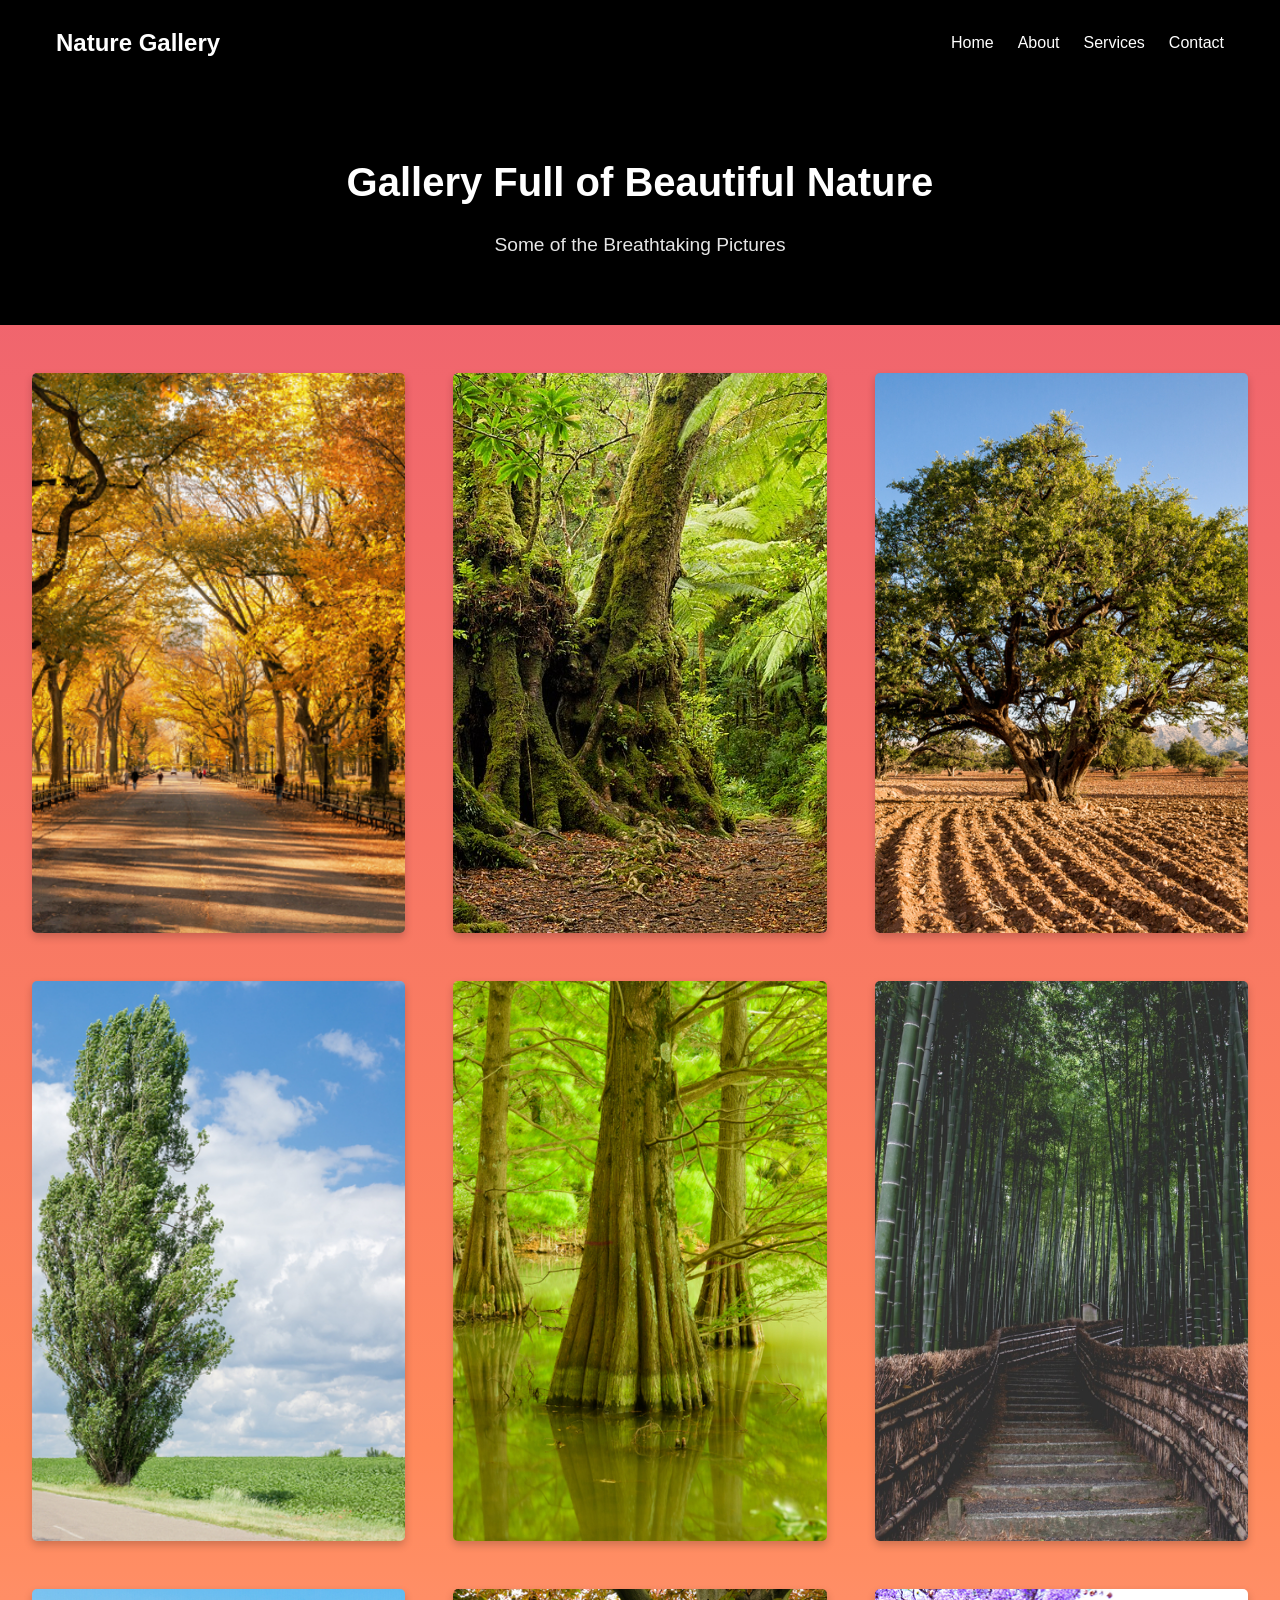
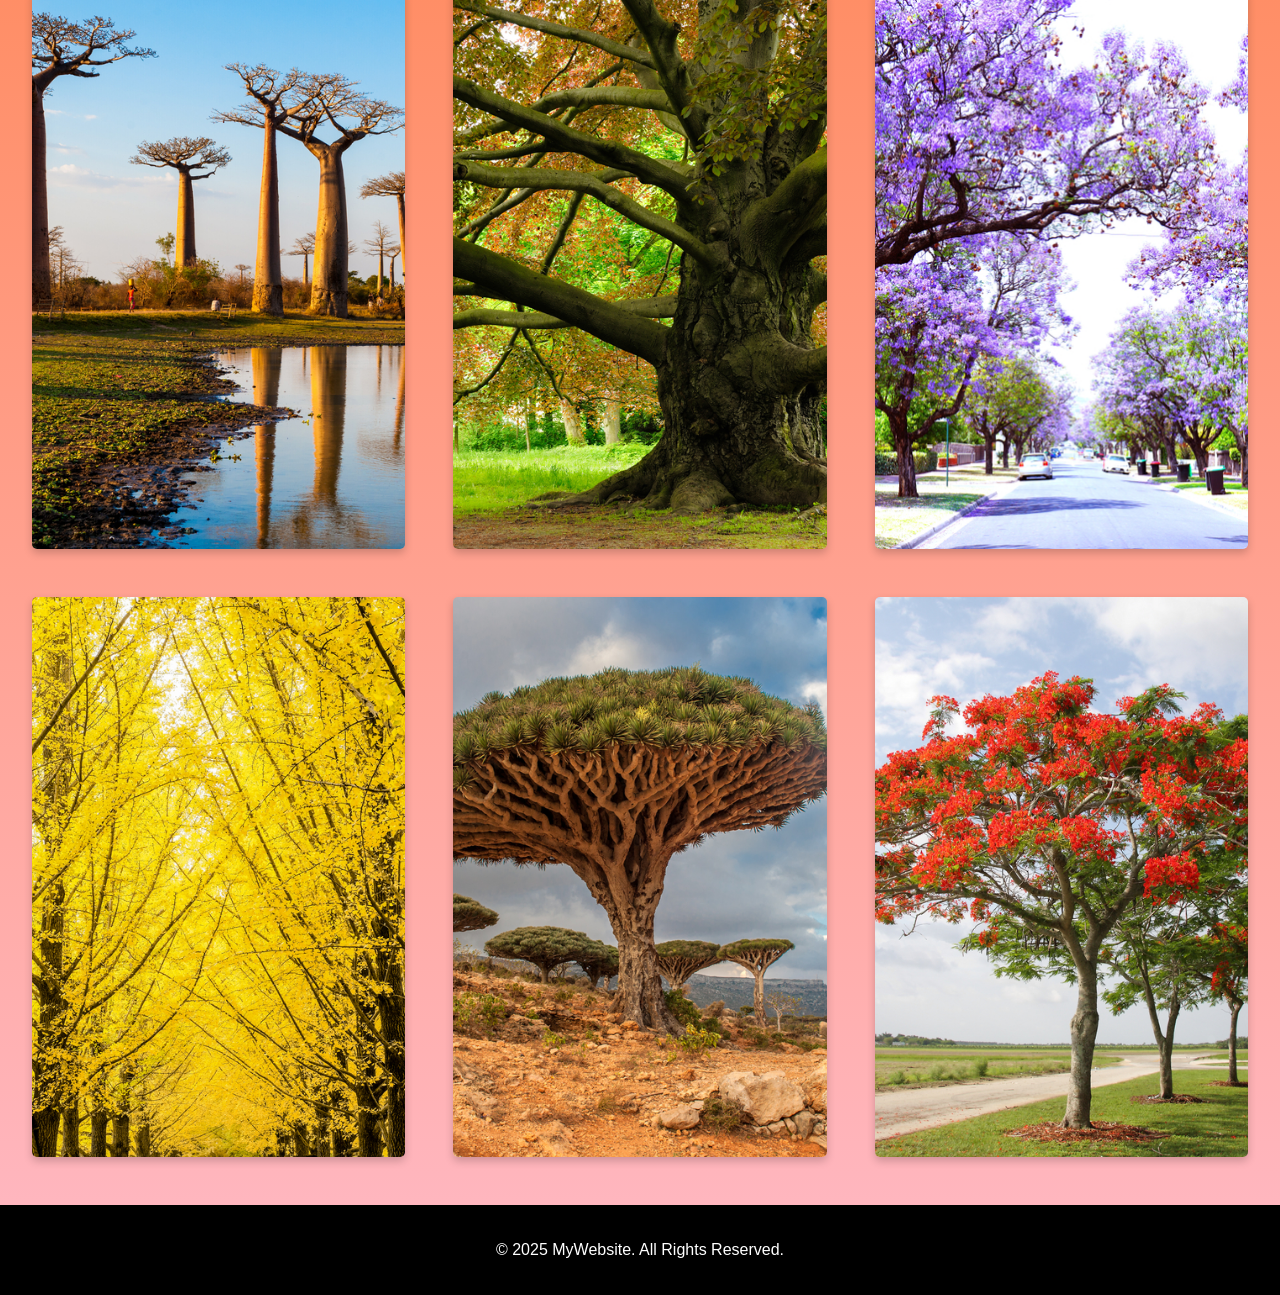
==== Day 5/Exercise/index.html @ 54559435 "Day 5 Exercise" ====
<!DOCTYPE html>
<html lang="en">
<head>
    <meta charset="UTF-8">
    <meta name="viewport" content="width=device-width, initial-scale=1.0">
    <title>Website Layout</title>
    <link rel="stylesheet" href="styles.css">
</head>
<body>

    <nav>
        <div class="nav-container">
            <a href="#" class="logo">Nature Gallery</a>
            <ul class="nav-links">
                <li><a href="#">Home</a></li>
                <li><a href="#">About</a></li>
                <li><a href="#">Services</a></li>
                <li><a href="#">Contact</a></li>
            </ul>
        </div>
    </nav>


    <header>
        <h1>Gallery Full of Beautiful Nature</h1>
        <p>Some of the Breathtaking Pictures</p>
    </header>

    <main>
        <div class="container">
            <div class="containeritem">
                <img src="images/1.jpg" alt="" class="image">
            </div>

            <div class="containeritem">
                <img src="images/2.jpg" alt="" class="image">
            </div>

            <div class="containeritem">
                <img src="images/3.jpg" alt="" class="image">
            </div>

            <div class="containeritem">
                <img src="images/4.jpg" alt="" class="image">
            </div>

            <div class="containeritem">
                <img src="images/5.jpg" alt="" class="image">
            </div>

            <div class="containeritem">
                <img src="images/6.png" alt="" class="image">
            </div>

            <div class="containeritem">
                <img src="images/7.jpg" alt="" class="image">
            </div>

            <div class="containeritem">
                <img src="images/8.jpg" alt="" class="image">
            </div>

            <div class="containeritem">
                <img src="images/9.jpg" alt="" class="image">
            </div>

            <div class="containeritem">
                <img src="images/10.jpg" alt="" class="image">
            </div>

            <div class="containeritem">
                <img src="images/11.jpg" alt="" class="image">
            </div>

            <div class="containeritem">
                <img src="images/12.jpg" alt="" class="image">
            </div>
            
        </div>
    </main>

    <footer>
        <div class="footer-bottom">
            <p>&copy; 2025 MyWebsite. All Rights Reserved.</p>
        </div>
    </footer>
</body>
</html>
---- Day 5/Exercise/styles.css ----
* {
    margin: 0;
    padding: 0;
    font-family: Arial, sans-serif;
    box-sizing: border-box;
}

body {
    line-height: 1.6;
    color: black;
    min-height: 100vh;
    background: linear-gradient(rgb(236, 91, 115), rgb(255, 137, 91), rgb(255, 185, 197));
}

header {
    background: black;
    color: white;
    text-align: center;
    padding: 4rem 1rem;
    width: 100%;
}

header h1 {
    font-size: 2.5rem;
    margin-bottom: 1rem;
}

header p {
    font-size: 1.2rem;
    opacity: 0.9;
}

nav {
    background: black;
    position: sticky;
    top: 0;
    z-index: 100;
    width: 100%;
    padding: 1rem;
}

.nav-container {
    display: flex;
    justify-content: space-between;
    align-items: center;
    max-width: 1200px;
    margin: 0 auto;
    padding: 0.5rem 1rem;
}

.logo {
    color: white;
    font-size: 1.5rem;
    font-weight: bold;
    text-decoration: none;
}
.logo:hover{
    color: orange;
}
.nav-links {
    display: flex;
    list-style: none;
}

.nav-links li {
    margin-left: 1.5rem;
}

.nav-links a {
    color: white;
    text-decoration: none;
    font-weight: 500;
    padding: 0.5rem 0;
    position: relative;
}

.nav-links a:hover {
    color: orange;
}

.nav-links a::after {
    content: '';
    position: absolute;
    bottom: 0;
    left: 0;
    width: 0;
    height: 2px;
    background: lightsalmon;
    transition: width 0.3s;
}

.nav-links a:hover::after {
    width: 100%;
}

main {
    width: 100%;
    padding: 2rem 1rem;
}

.container{
    max-width: 1400px;
    margin: 0 auto;
    padding: 1rem;
    display: grid;
    grid-template-columns: repeat(auto-fill, minmax(300px, 1fr));
    gap: 3rem;
}

.containeritem{
    width: 100%;
    aspect-ratio: 2/3; /* Maintain 2:3 aspect ratio */
    overflow: hidden;
    border-radius: 5px;
    box-shadow: 0 4px 8px rgba(0,0,0,0.2);
    transition: transform 0.3s ease;
}

.image{
    height: 100%;
    width: 100%;
    object-fit: cover;
    transition: transform 0.3s ease;
}

.containeritem:hover {
    transform: translateY(-5px);
}

.image:hover {
    transform: scale(1.03);
}

footer {
    background: black;
    color: white;
    text-align: center;
    padding: 2rem 1rem;
    width: 100%;
}
.footer-bottom:hover{
    color: orange;
}

@media (max-width: 768px) {
    .nav-container {
        flex-direction: column;
    }

    .logo {
        margin-bottom: 1rem;
    }

    .nav-links {
        flex-direction: column;
        align-items: center;
        width: 100%;
    }

    .nav-links li {
        margin: 0.5rem 0;
    }

    header {
        padding: 3rem 1rem;
    }

    header h1 {
        font-size: 2rem;
    }
    
    .container {
        grid-template-columns: repeat(auto-fill, minmax(250px, 1fr));
        gap: 1.5rem;
    }
}

@media (max-width: 480px) {
    .container {
        grid-template-columns: 1fr;
    }
    
    header h1 {
        font-size: 1.8rem;
    }
    
    header p {
        font-size: 1rem;
    }
}
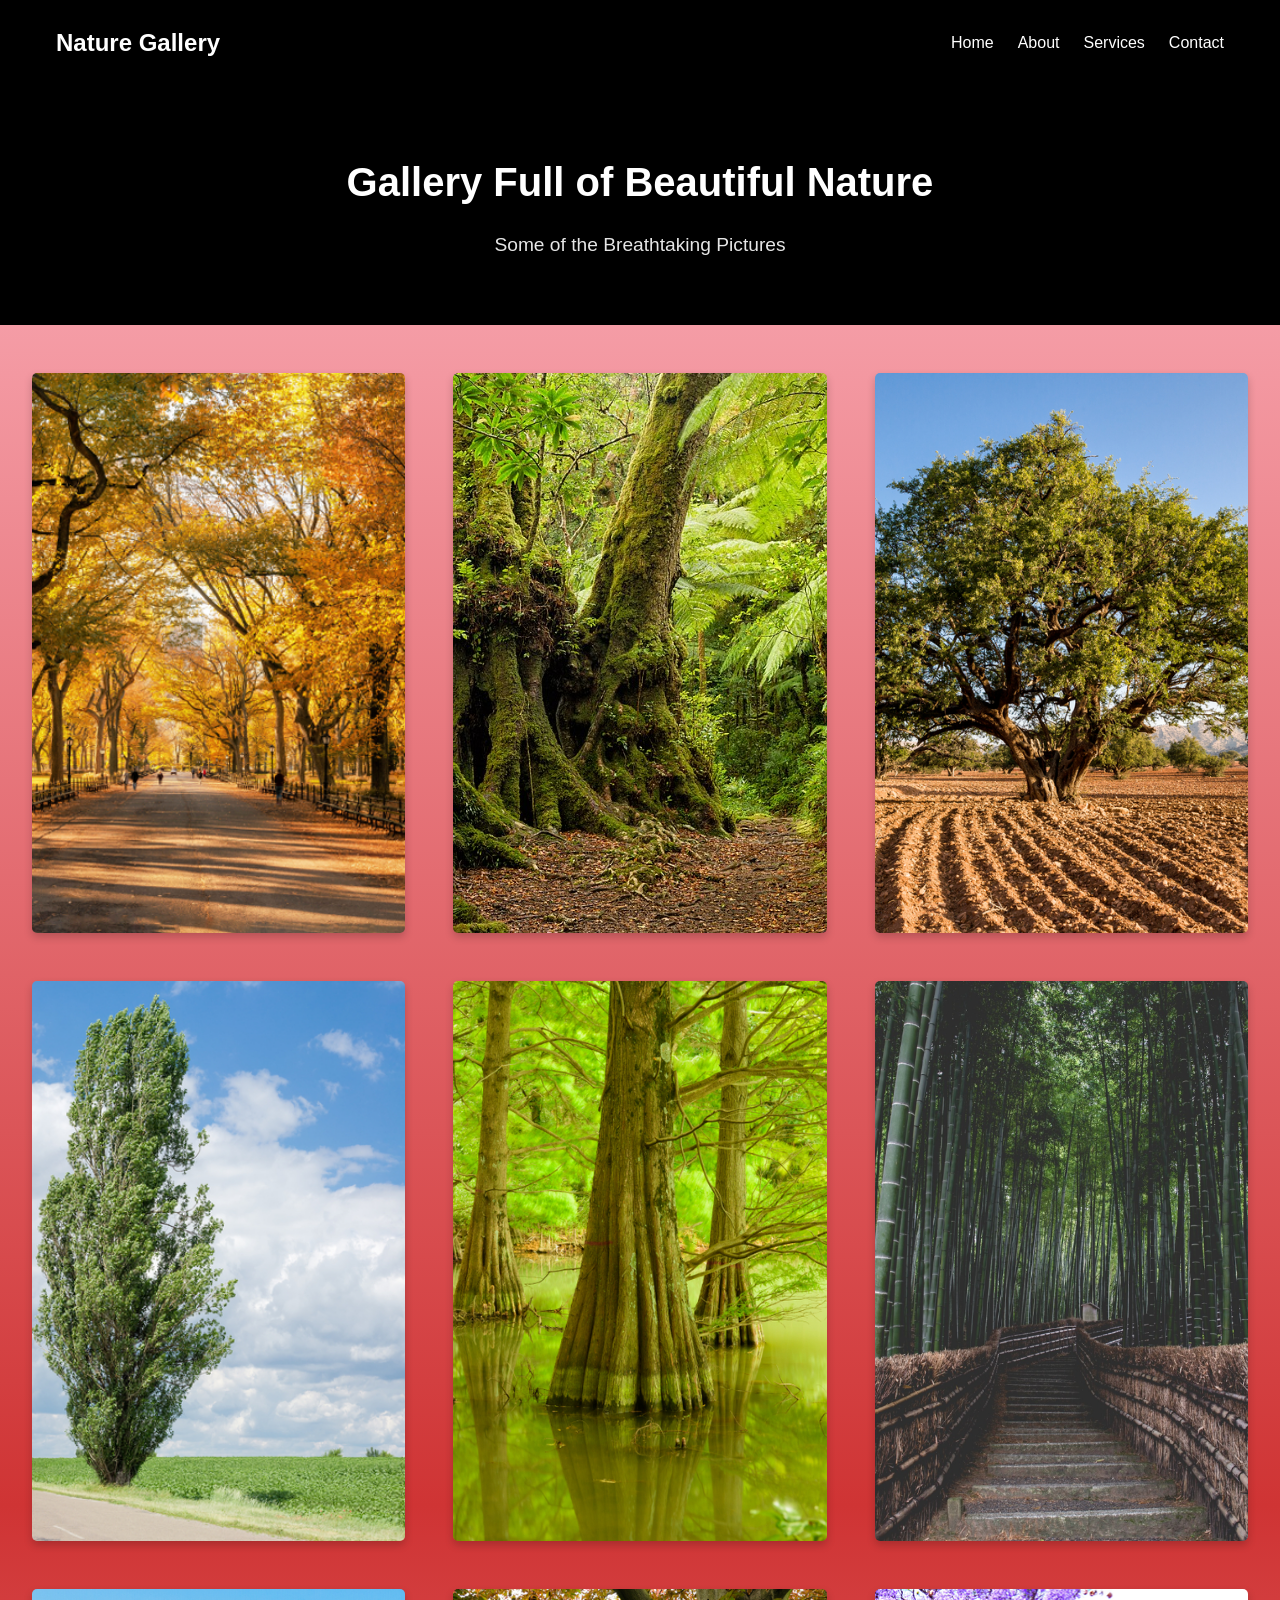
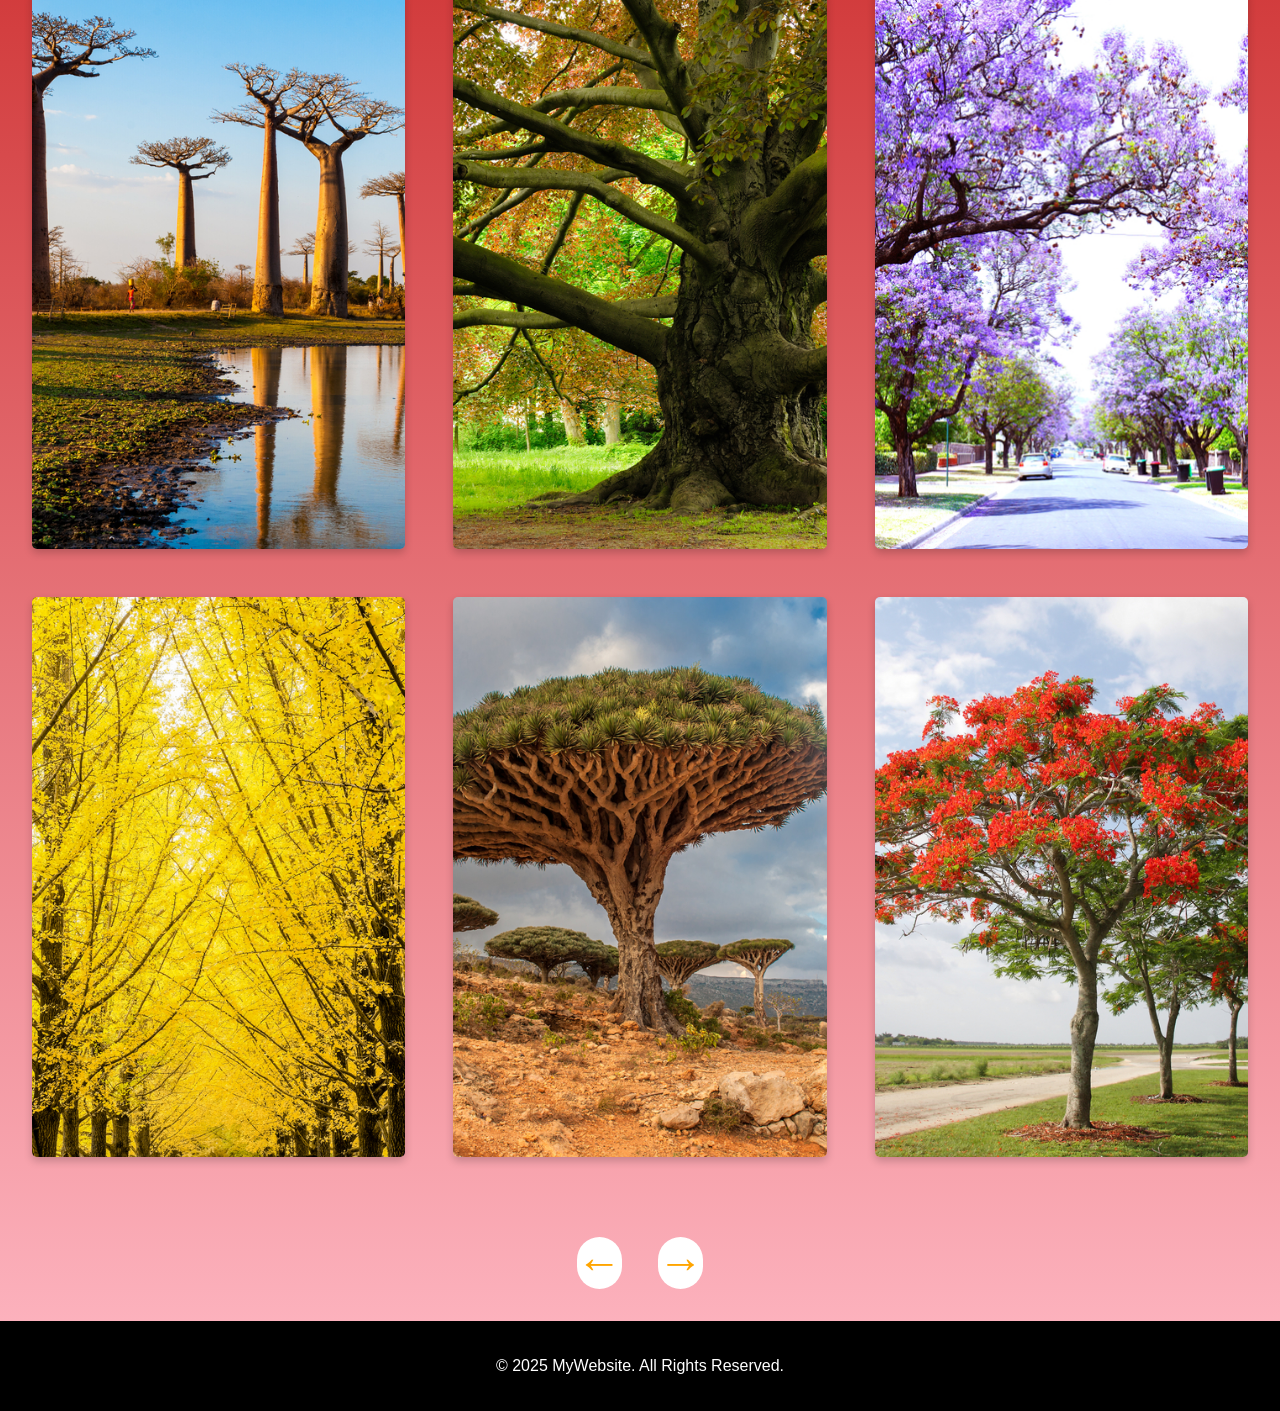
==== commit 92905ec2: "Week 2 Day 1 2 3 4 5 Completed" ====
--- a/Day 5/Exercise/index.html
+++ b/Day 5/Exercise/index.html
@@ -75,9 +75,14 @@
             <div class="containeritem">
                 <img src="images/12.jpg" alt="" class="image">
             </div>
-            
+
         </div>
     </main>
+
+    <div class="nextprebtn">
+        <button class="previous">&#8592;</button>
+        <button class="next">&#8594;</button>
+    </div>
 
     <footer>
         <div class="footer-bottom">
--- a/Day 5/Exercise/styles.css
+++ b/Day 5/Exercise/styles.css
@@ -9,7 +9,7 @@
     line-height: 1.6;
     color: black;
     min-height: 100vh;
-    background: linear-gradient(rgb(236, 91, 115), rgb(255, 137, 91), rgb(255, 185, 197));
+    background: linear-gradient(rgb(255, 185, 197), rgb(207, 52, 52), rgb(255, 185, 197));
 }
 
 header {
@@ -131,6 +131,44 @@
     transform: scale(1.03);
 }
 
+.nextprebtn{
+    width: 100%;
+    padding: 1rem;
+    background: transparent;
+    color: white;
+    border: none;
+    text-align: center;
+}
+.previous{
+    background-color: white;
+    color: orange;
+    font-weight: bolder;
+    font-size: 45px;
+    border-radius: 35px;
+    border: none;
+    margin: 1rem 1rem;
+}
+.next{
+    background-color: white;
+    color: orange;
+    font-weight: bolder;
+    font-size: 45px;
+    border-radius: 35px;
+    border: none;
+    margin: 1rem 1rem;
+}
+
+.next:hover{
+    background-color: orange;
+    color: black;
+    transition: 0.3s;
+}
+.previous:hover{
+    background-color: orange;
+    color: black;
+    transition: 0.3s;
+}
+
 footer {
     background: black;
     color: white;
